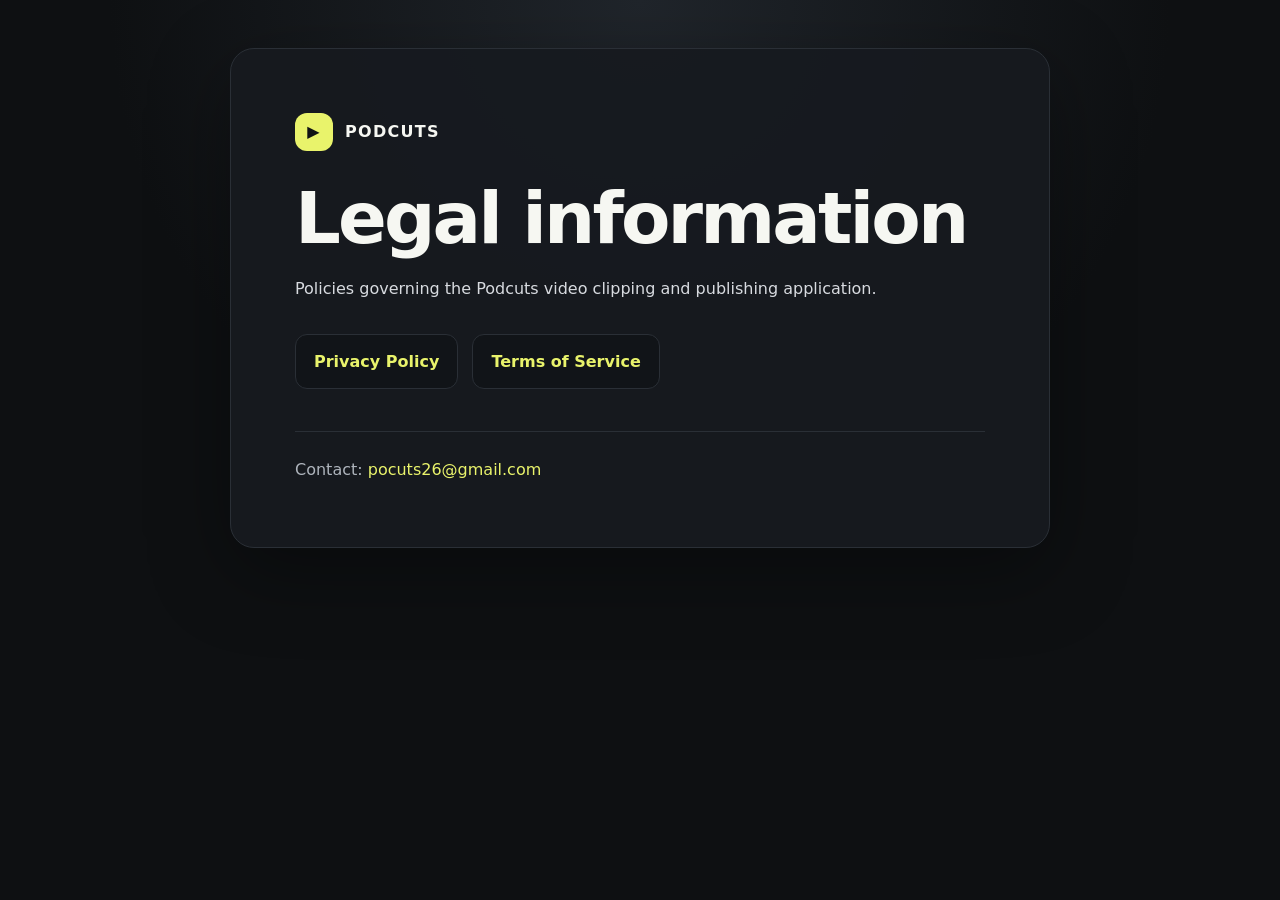
==== index.html @ d2a23a24 "Publish Podcuts legal pages" ====
<!doctype html>
<html lang="en">
<head>
  <meta charset="utf-8">
  <meta name="viewport" content="width=device-width,initial-scale=1">
  <title>Podcuts Legal</title>
  <meta name="description" content="Privacy Policy and Terms of Service for Podcuts.">
  <link rel="stylesheet" href="styles.css">
</head>
<body>
  <main class="card">
    <div class="brand"><span class="mark">▶</span> Podcuts</div>
    <h1>Legal information</h1>
    <p>Policies governing the Podcuts video clipping and publishing application.</p>
    <nav><a href="privacy.html">Privacy Policy</a><a href="terms.html">Terms of Service</a></nav>
    <footer>Contact: <a href="mailto:pocuts26@gmail.com">pocuts26@gmail.com</a></footer>
  </main>
</body>
</html>
---- styles.css ----
:root{color-scheme:dark;--bg:#0e1012;--card:#171a1f;--text:#f6f7f2;--muted:#aeb4bc;--accent:#e9f36b;--line:#2a2f36}*{box-sizing:border-box}body{margin:0;background:radial-gradient(circle at top,#20252b 0,var(--bg) 48%);color:var(--text);font:16px/1.7 system-ui,-apple-system,BlinkMacSystemFont,"Segoe UI",sans-serif;min-height:100vh;padding:48px 20px}.card{max-width:820px;margin:auto;background:rgba(23,26,31,.95);border:1px solid var(--line);border-radius:24px;padding:clamp(28px,6vw,64px);box-shadow:0 24px 80px rgba(0,0,0,.35)}.brand{display:flex;align-items:center;gap:12px;font-weight:800;letter-spacing:.08em;text-transform:uppercase}.mark{display:grid;place-items:center;width:38px;height:38px;border-radius:12px;background:var(--accent);color:#101214;font-size:16px}h1{font-size:clamp(2.2rem,6vw,4.5rem);line-height:1.05;margin:30px 0 18px;letter-spacing:-.04em}h2{margin-top:38px;font-size:1.2rem;color:var(--accent)}p,li{color:#d8dbe0}ul{padding-left:22px}a{color:var(--accent);text-decoration:none}a:hover{text-decoration:underline}nav{display:flex;flex-wrap:wrap;gap:14px;margin:32px 0}nav a{padding:13px 18px;border:1px solid var(--line);border-radius:12px;background:#111418;font-weight:700}.back{display:inline-block;margin-bottom:10px}.date,footer{color:var(--muted)}footer{margin-top:42px;padding-top:24px;border-top:1px solid var(--line)}.policy h1{font-size:clamp(2rem,5vw,3.5rem)}
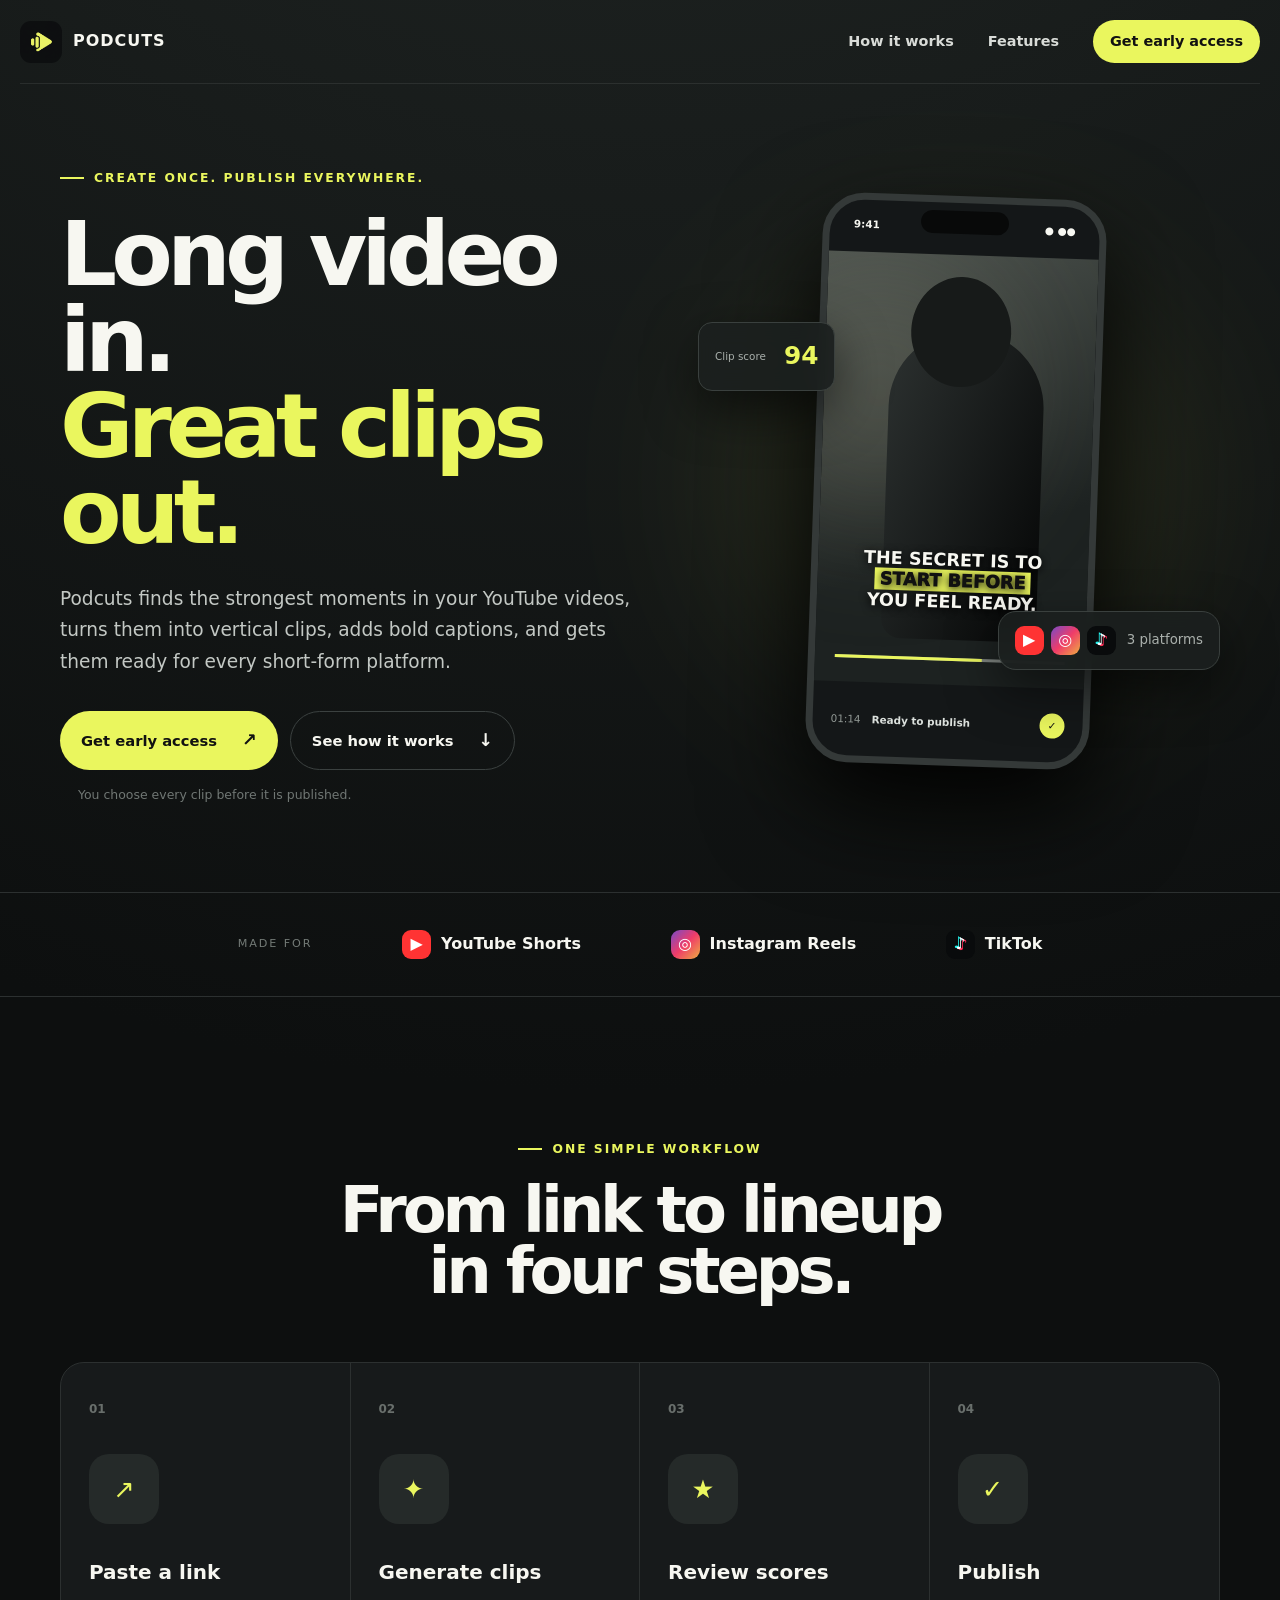
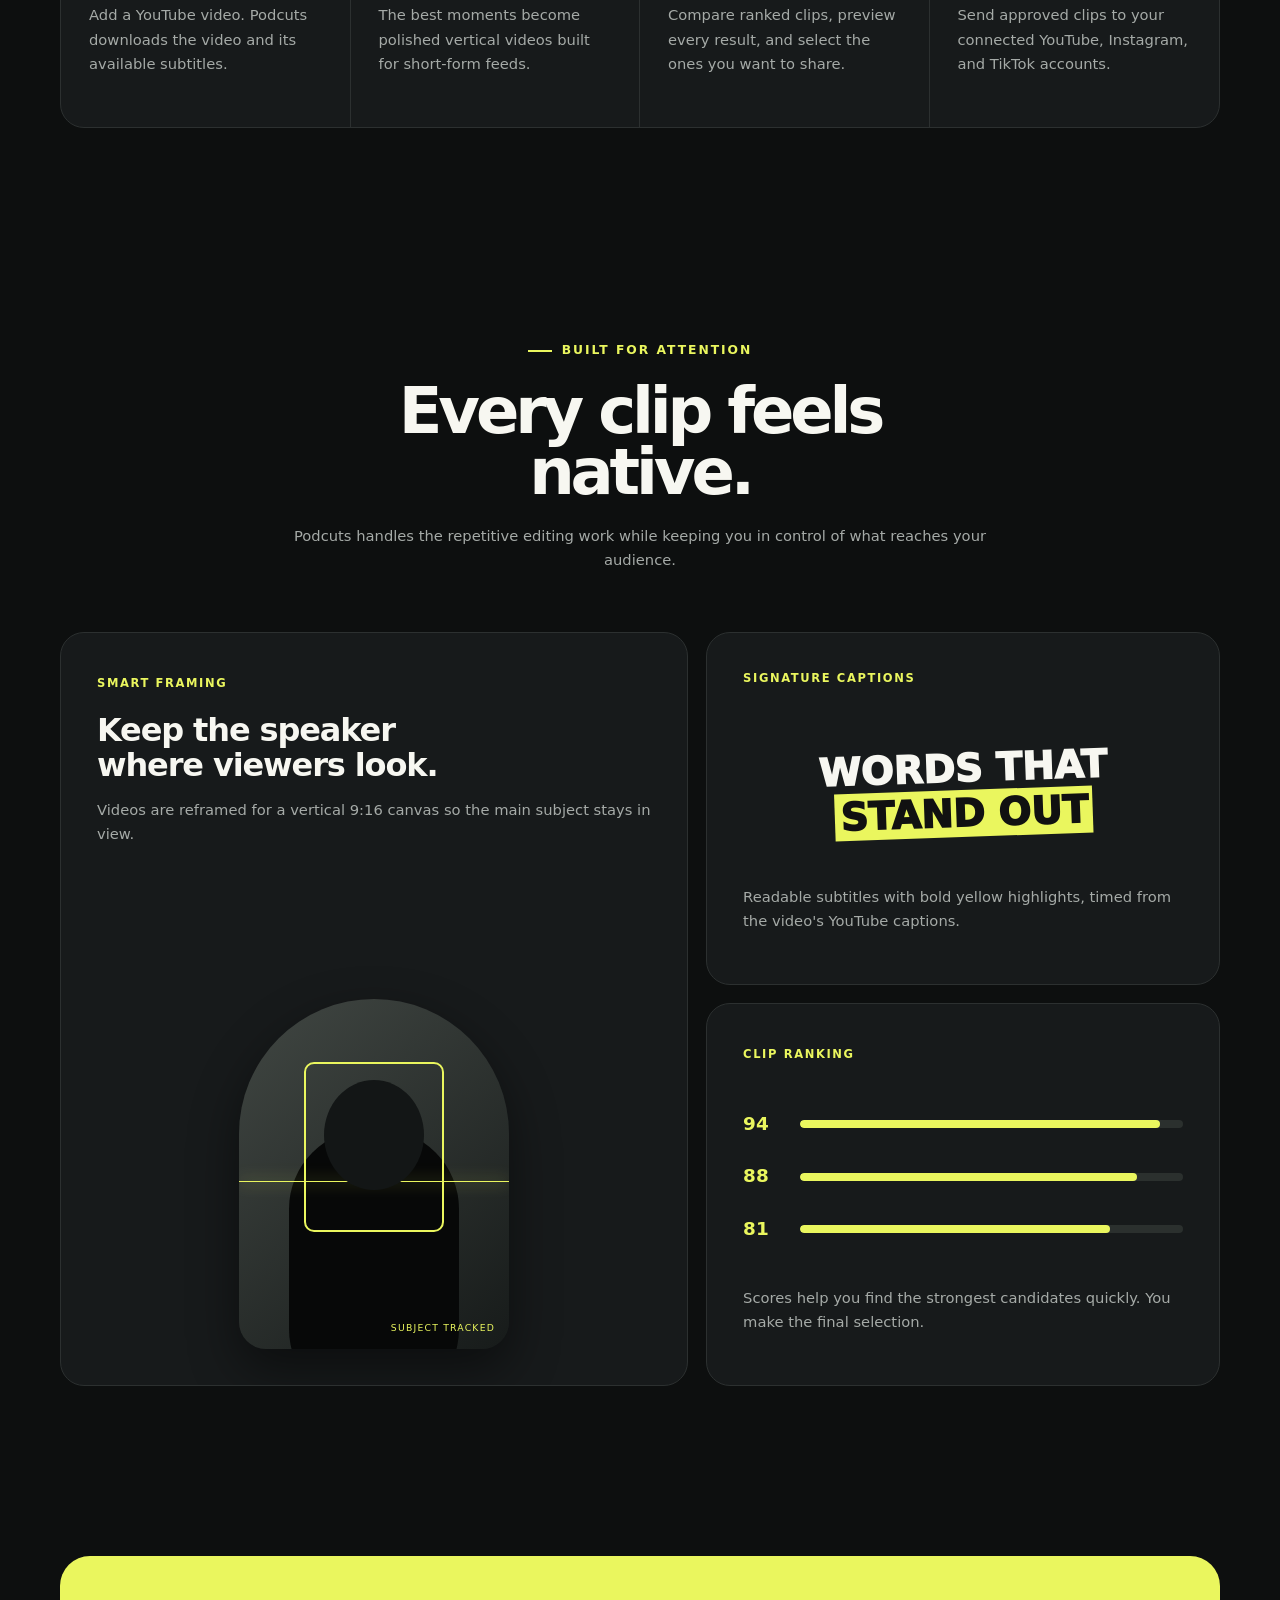
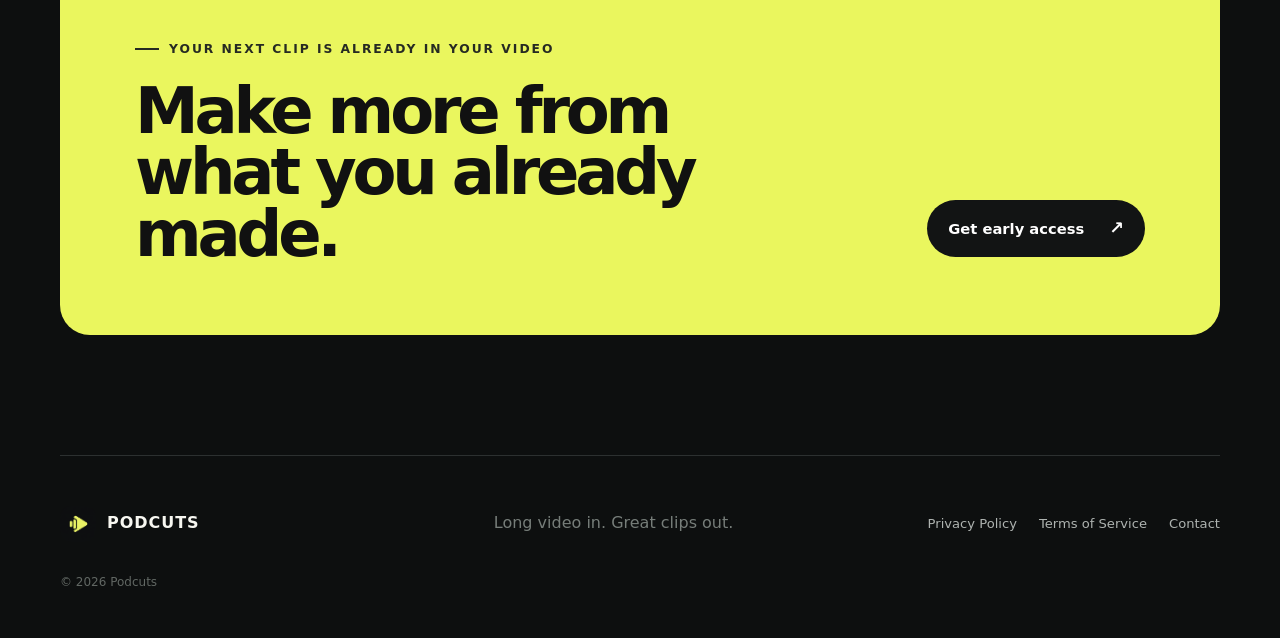
==== commit 8691bef3: "Add Podcuts product landing page" ====
--- a/index.html
+++ b/index.html
@@ -1,19 +1,9 @@
 <!doctype html>
-<html lang="en">
-<head>
-  <meta charset="utf-8">
-  <meta name="viewport" content="width=device-width,initial-scale=1">
-  <title>Podcuts Legal</title>
-  <meta name="description" content="Privacy Policy and Terms of Service for Podcuts.">
-  <link rel="stylesheet" href="styles.css">
-</head>
-<body>
-  <main class="card">
-    <div class="brand"><span class="mark">▶</span> Podcuts</div>
-    <h1>Legal information</h1>
-    <p>Policies governing the Podcuts video clipping and publishing application.</p>
-    <nav><a href="privacy.html">Privacy Policy</a><a href="terms.html">Terms of Service</a></nav>
-    <footer>Contact: <a href="mailto:pocuts26@gmail.com">pocuts26@gmail.com</a></footer>
-  </main>
-</body>
-</html>
+<html lang="en"><head><meta charset="utf-8"><meta name="viewport" content="width=device-width,initial-scale=1"><title>Podcuts — Turn long videos into short clips</title><meta name="description" content="Podcuts turns YouTube videos into framed, captioned short-form clips ready for YouTube Shorts, Instagram Reels, and TikTok."><meta name="theme-color" content="#0e1012"><link rel="icon" href="podcuts-avatar.png"><link rel="stylesheet" href="styles.css"></head>
+<body class="landing"><header class="site-header"><a class="brand brand-link" href="#top"><img src="podcuts-avatar.png" alt="" width="42" height="42"><span>Podcuts</span></a><nav class="site-nav"><a href="#how-it-works">How it works</a><a href="#features">Features</a><a class="nav-cta" href="mailto:pocuts26@gmail.com?subject=Podcuts%20early%20access">Get early access</a></nav></header>
+<main id="top"><section class="hero shell"><div class="hero-copy"><p class="eyebrow"><span></span>Create once. Publish everywhere.</p><h1>Long video in.<br><em>Great clips out.</em></h1><p class="hero-lede">Podcuts finds the strongest moments in your YouTube videos, turns them into vertical clips, adds bold captions, and gets them ready for every short-form platform.</p><div class="hero-actions"><a class="button primary" href="mailto:pocuts26@gmail.com?subject=Podcuts%20early%20access">Get early access <span>↗</span></a><a class="button secondary" href="#how-it-works">See how it works <span>↓</span></a></div><p class="microcopy">You choose every clip before it is published.</p></div><div class="hero-visual"><div class="glow"></div><div class="score-card"><span>Clip score</span><strong>94</strong></div><div class="phone"><div class="phone-top"><span>9:41</span><span>● ●●</span></div><div class="video-preview"><div class="video-light"></div><div class="person-shape"><span></span></div><div class="caption"><b>THE SECRET IS TO</b><br><mark>START BEFORE</mark><br><b>YOU FEEL READY.</b></div><div class="progress"><span></span></div></div><div class="clip-meta"><span>01:14</span><strong>Ready to publish</strong><span class="check">✓</span></div></div><div class="platforms-card"><span class="platform youtube">▶</span><span class="platform instagram">◎</span><span class="platform tiktok">♪</span><small>3 platforms</small></div></div></section>
+<section class="platform-strip"><p>Made for</p><div><span class="platform youtube">▶</span>YouTube Shorts</div><div><span class="platform instagram">◎</span>Instagram Reels</div><div><span class="platform tiktok">♪</span>TikTok</div></section>
+<section class="section shell" id="how-it-works"><div class="section-heading"><p class="eyebrow"><span></span>One simple workflow</p><h2>From link to lineup<br>in four steps.</h2></div><div class="steps"><article><b>01</b><div class="step-icon">↗</div><h3>Paste a link</h3><p>Add a YouTube video. Podcuts downloads the video and its available subtitles.</p></article><article><b>02</b><div class="step-icon">✦</div><h3>Generate clips</h3><p>The best moments become polished vertical videos built for short-form feeds.</p></article><article><b>03</b><div class="step-icon">★</div><h3>Review scores</h3><p>Compare ranked clips, preview every result, and select the ones you want to share.</p></article><article><b>04</b><div class="step-icon">✓</div><h3>Publish</h3><p>Send approved clips to your connected YouTube, Instagram, and TikTok accounts.</p></article></div></section>
+<section class="section shell feature-section" id="features"><div class="section-heading narrow"><p class="eyebrow"><span></span>Built for attention</p><h2>Every clip feels native.</h2><p>Podcuts handles the repetitive editing work while keeping you in control of what reaches your audience.</p></div><div class="feature-grid"><article class="feature feature-large"><div><span class="feature-label">Smart framing</span><h3>Keep the speaker<br>where viewers look.</h3><p>Videos are reframed for a vertical 9:16 canvas so the main subject stays in view.</p></div><div class="frame-demo"><div class="scan-line"></div><div class="focus-box"><span></span></div><small>SUBJECT TRACKED</small></div></article><article class="feature caption-feature"><span class="feature-label">Signature captions</span><div class="caption-demo">WORDS THAT<br><mark>STAND OUT</mark></div><p>Readable subtitles with bold yellow highlights, timed from the video's YouTube captions.</p></article><article class="feature score-feature"><span class="feature-label">Clip ranking</span><div class="score-list"><div><b>94</b><span><i style="width:94%"></i></span></div><div><b>88</b><span><i style="width:88%"></i></span></div><div><b>81</b><span><i style="width:81%"></i></span></div></div><p>Scores help you find the strongest candidates quickly. You make the final selection.</p></article></div></section>
+<section class="cta shell"><div><p class="eyebrow"><span></span>Your next clip is already in your video</p><h2>Make more from<br>what you already made.</h2></div><a class="button primary dark-button" href="mailto:pocuts26@gmail.com?subject=Podcuts%20early%20access">Get early access <span>↗</span></a></section></main>
+<footer class="site-footer shell"><div class="brand"><img src="podcuts-avatar.png" alt="" width="36" height="36"><span>Podcuts</span></div><p>Long video in. Great clips out.</p><nav><a href="privacy.html">Privacy Policy</a><a href="terms.html">Terms of Service</a><a href="mailto:pocuts26@gmail.com">Contact</a></nav><small>© 2026 Podcuts</small></footer></body></html>
--- a/styles.css
+++ b/styles.css
@@ -1 +1,3 @@
-:root{color-scheme:dark;--bg:#0e1012;--card:#171a1f;--text:#f6f7f2;--muted:#aeb4bc;--accent:#e9f36b;--line:#2a2f36}*{box-sizing:border-box}body{margin:0;background:radial-gradient(circle at top,#20252b 0,var(--bg) 48%);color:var(--text);font:16px/1.7 system-ui,-apple-system,BlinkMacSystemFont,"Segoe UI",sans-serif;min-height:100vh;padding:48px 20px}.card{max-width:820px;margin:auto;background:rgba(23,26,31,.95);border:1px solid var(--line);border-radius:24px;padding:clamp(28px,6vw,64px);box-shadow:0 24px 80px rgba(0,0,0,.35)}.brand{display:flex;align-items:center;gap:12px;font-weight:800;letter-spacing:.08em;text-transform:uppercase}.mark{display:grid;place-items:center;width:38px;height:38px;border-radius:12px;background:var(--accent);color:#101214;font-size:16px}h1{font-size:clamp(2.2rem,6vw,4.5rem);line-height:1.05;margin:30px 0 18px;letter-spacing:-.04em}h2{margin-top:38px;font-size:1.2rem;color:var(--accent)}p,li{color:#d8dbe0}ul{padding-left:22px}a{color:var(--accent);text-decoration:none}a:hover{text-decoration:underline}nav{display:flex;flex-wrap:wrap;gap:14px;margin:32px 0}nav a{padding:13px 18px;border:1px solid var(--line);border-radius:12px;background:#111418;font-weight:700}.back{display:inline-block;margin-bottom:10px}.date,footer{color:var(--muted)}footer{margin-top:42px;padding-top:24px;border-top:1px solid var(--line)}.policy h1{font-size:clamp(2rem,5vw,3.5rem)}
+:root{color-scheme:dark;--bg:#0d0f0f;--card:#171a1b;--text:#f7f7f1;--muted:#a5aaa7;--accent:#eaf65e;--line:#2c3030}*{box-sizing:border-box}html{scroll-behavior:smooth}body{margin:0;min-height:100vh;background:radial-gradient(circle at 50% -20%,#242a28 0,var(--bg) 40%);color:var(--text);font:16px/1.65 Inter,ui-sans-serif,system-ui,-apple-system,"Segoe UI",sans-serif}a{color:var(--accent);text-decoration:none}.shell{width:min(1160px,calc(100% - 40px));margin-inline:auto}.site-header{height:84px;width:min(1240px,calc(100% - 40px));margin:auto;display:flex;align-items:center;justify-content:space-between;border-bottom:1px solid #ffffff14}.brand{display:flex;align-items:center;gap:11px;font-weight:900;letter-spacing:.06em;text-transform:uppercase}.brand img{border-radius:11px}.brand-link{color:var(--text)}.site-nav{display:flex;align-items:center;gap:34px}.site-nav>a{font-size:.9rem;color:#d9dcd8;font-weight:650}.site-nav .nav-cta{color:#111;background:var(--accent);padding:10px 17px;border-radius:100px}.hero{min-height:720px;display:grid;grid-template-columns:1.05fr .95fr;gap:50px;align-items:center;padding-block:72px 86px}.eyebrow{display:flex;align-items:center;gap:10px;color:var(--accent);font-size:.77rem;letter-spacing:.16em;text-transform:uppercase;font-weight:800}.eyebrow span{width:24px;height:2px;background:var(--accent)}.hero h1,.section h2,.cta h2{font-size:clamp(3.4rem,7vw,6.4rem);line-height:.96;letter-spacing:-.065em;margin:22px 0 28px}.hero h1 em{font-style:normal;color:var(--accent)}.hero-lede{font-size:1.16rem;line-height:1.7;color:#c3c8c4;max-width:620px}.hero-actions{display:flex;gap:12px;margin-top:34px}.button{display:inline-flex;align-items:center;justify-content:center;gap:25px;border-radius:100px;padding:14px 21px;font-weight:800;font-size:.92rem}.button span{font-size:1.1rem}.primary{background:var(--accent);color:#111}.secondary{border:1px solid #3b4140;color:var(--text)}.microcopy{color:#707774;font-size:.78rem;margin:15px 0 0 18px}.hero-visual{position:relative;height:590px;display:grid;place-items:center}.glow{position:absolute;width:440px;height:440px;background:var(--accent);filter:blur(100px);opacity:.11;border-radius:50%}.phone{position:relative;width:284px;height:570px;border:7px solid #343938;border-radius:42px;background:#141718;box-shadow:0 40px 100px #000;overflow:hidden;transform:rotate(2deg)}.phone:before{content:"";position:absolute;z-index:5;top:8px;left:50%;transform:translateX(-50%);width:88px;height:23px;background:#080909;border-radius:20px}.phone-top{height:52px;padding:16px 24px 0;display:flex;justify-content:space-between;font-size:.65rem;font-weight:800}.video-preview{height:430px;position:relative;overflow:hidden;background:linear-gradient(160deg,#4b514c,#1d2221 65%)}.video-light{position:absolute;width:250px;height:250px;border-radius:50%;background:#a8a78f;filter:blur(70px);opacity:.25;top:15px;left:-70px}.person-shape{position:absolute;width:155px;height:310px;border-radius:80px 80px 20px 20px;background:linear-gradient(110deg,#2c3130,#050606);left:65px;top:75px}.person-shape span{position:absolute;width:100px;height:110px;border-radius:50%;background:#171a19;left:20px;top:-53px}.caption{position:absolute;z-index:2;bottom:72px;width:100%;text-align:center;font-size:1.1rem;line-height:1.2;font-weight:1000;text-shadow:0 2px 8px #000}.caption mark,.caption-demo mark{background:var(--accent);color:#111;padding:1px 5px}.progress{position:absolute;bottom:24px;left:20px;right:20px;height:3px;background:#7f8581}.progress span{display:block;width:64%;height:100%;background:var(--accent)}.clip-meta{height:75px;padding:17px 18px;display:grid;grid-template-columns:auto 1fr auto;align-items:center;gap:11px;font-size:.65rem;color:#929995}.clip-meta strong{color:#dce1dd}.check{display:grid;place-items:center;width:25px;height:25px;border-radius:50%;color:#111;background:var(--accent);font-weight:900}.score-card,.platforms-card{position:absolute;z-index:6;border:1px solid #3a403e;background:#1c201feb;box-shadow:0 18px 50px #0008;backdrop-filter:blur(12px)}.score-card{left:1%;top:23%;padding:13px 16px;border-radius:14px;display:flex;align-items:center;gap:18px}.score-card span{font-size:.65rem;color:#aab0ac}.score-card strong{font-size:1.55rem;color:var(--accent)}.platforms-card{right:0;bottom:18%;border-radius:18px;padding:14px 16px;display:flex;align-items:center;gap:7px}.platform{width:29px;height:29px;border-radius:9px;display:inline-grid;place-items:center;color:#fff;font-weight:900}.youtube{background:#f33}.instagram{background:linear-gradient(135deg,#774bc7,#ef3c69,#efad42)}.tiktok{background:#090b0c;text-shadow:-2px -1px #25f4ee,2px 1px #fe2c55}.platforms-card small{margin-left:4px;color:#aab0ac}.platform-strip{min-height:105px;border-block:1px solid var(--line);display:flex;align-items:center;justify-content:center;gap:clamp(28px,7vw,90px)}.platform-strip p{color:#737a76;text-transform:uppercase;letter-spacing:.17em;font-size:.7rem}.platform-strip div{display:flex;align-items:center;gap:10px;font-weight:700}.section{padding-block:130px}.section-heading{text-align:center;max-width:800px;margin:0 auto 60px}.section-heading .eyebrow{justify-content:center}.section h2{font-size:clamp(2.8rem,5vw,5rem);margin:20px 0}.steps{display:grid;grid-template-columns:repeat(4,1fr);border:1px solid var(--line);border-radius:24px;overflow:hidden;background:var(--card)}.steps article{padding:32px 28px 36px;min-height:315px;border-right:1px solid var(--line)}.steps article:last-child{border:0}.steps article>b{color:#696f6c;font-size:.75rem}.step-icon{height:70px;width:70px;display:grid;place-items:center;border-radius:20px;background:#252a29;color:var(--accent);font-size:1.6rem;margin:32px 0}.steps h3,.feature h3{font-size:1.25rem;margin:0 0 10px}.steps p,.feature p,.section-heading>p:last-child{color:var(--muted);font-size:.92rem}.feature-section{padding-top:70px}.section-heading.narrow{max-width:700px}.feature-grid{display:grid;grid-template-columns:1.1fr .9fr;gap:18px}.feature{background:var(--card);border:1px solid var(--line);border-radius:24px;padding:36px;min-height:345px;overflow:hidden}.feature-large{grid-row:span 2;display:flex;flex-direction:column;justify-content:space-between;min-height:710px}.feature-label{display:inline-block;color:var(--accent);font-size:.72rem;text-transform:uppercase;letter-spacing:.14em;font-weight:800;margin-bottom:20px}.feature h3{font-size:2rem;line-height:1.1;letter-spacing:-.035em}.frame-demo{position:relative;align-self:center;width:270px;height:350px;border-radius:150px 150px 30px 30px;background:linear-gradient(140deg,#414743,#171b1a);overflow:hidden;box-shadow:0 20px 50px #0007}.frame-demo:before{content:"";position:absolute;width:170px;height:280px;left:50px;bottom:-60px;border-radius:80px;background:#070808}.focus-box{position:absolute;width:140px;height:170px;left:65px;top:63px;border:2px solid var(--accent);border-radius:10px}.focus-box span{position:absolute;width:100px;height:110px;border-radius:50%;background:#131616;top:16px;left:18px}.scan-line{position:absolute;left:0;right:0;top:52%;height:1px;background:var(--accent);box-shadow:0 0 15px var(--accent)}.frame-demo small{position:absolute;right:14px;bottom:14px;color:var(--accent);font-size:.58rem;letter-spacing:.13em}.caption-feature{display:flex;flex-direction:column}.caption-demo{font-size:2.4rem;font-weight:1000;line-height:1.18;text-align:center;margin:38px auto 48px;transform:rotate(-2deg)}.caption-feature p{margin-top:auto}.score-list{display:grid;gap:22px;margin:25px 0 42px}.score-list div{display:grid;grid-template-columns:45px 1fr;align-items:center;gap:12px}.score-list b{color:var(--accent);font-size:1.15rem}.score-list span{height:8px;border-radius:10px;background:#2b302e;overflow:hidden}.score-list i{display:block;height:100%;border-radius:10px;background:var(--accent)}.cta{margin-block:40px 120px;padding:70px 75px;background:var(--accent);color:#111;border-radius:30px;display:flex;align-items:flex-end;justify-content:space-between;gap:30px}.cta .eyebrow{color:#262a22}.cta .eyebrow span{background:#262a22}.cta h2{font-size:clamp(2.8rem,5vw,4.7rem);margin-bottom:0}.dark-button{background:#121414;color:#fff;white-space:nowrap;margin-bottom:8px}.site-footer{padding:38px 0 45px;display:grid;grid-template-columns:1fr 1fr auto;align-items:center;gap:20px;border-top:1px solid var(--line)}.site-footer p{color:#767d79}.site-footer nav{display:flex;gap:22px}.site-footer nav a{color:#aeb3b0;font-size:.82rem}.site-footer small{grid-column:1/-1;color:#616763;font-size:.75rem}
+body:not(.landing){padding:48px 20px}.card{max-width:820px;margin:auto;background:#171a1ff2;border:1px solid var(--line);border-radius:24px;padding:clamp(28px,6vw,64px);box-shadow:0 24px 80px #0006}.mark{display:grid;place-items:center;width:38px;height:38px;border-radius:12px;background:var(--accent);color:#101214;font-size:16px}.card h1{font-size:clamp(2.2rem,6vw,4.5rem);line-height:1.05;margin:30px 0 18px;letter-spacing:-.04em}.card h2{margin-top:38px;font-size:1.2rem;color:var(--accent)}.card p,.card li{color:#d8dbe0}.card ul{padding-left:22px}.card nav{display:flex;flex-wrap:wrap;gap:14px;margin:32px 0}.card nav a{padding:13px 18px;border:1px solid var(--line);border-radius:12px;background:#111418;font-weight:700}.back{display:inline-block;margin-bottom:10px}.date,.card footer{color:var(--muted)}.card footer{margin-top:42px;padding-top:24px;border-top:1px solid var(--line)}.policy h1{font-size:clamp(2rem,5vw,3.5rem)}
+@media(max-width:900px){.hero{grid-template-columns:1fr;text-align:center}.hero-copy .eyebrow,.hero-actions{justify-content:center}.hero-lede{margin-inline:auto}.hero-visual{height:620px}.score-card{left:10%}.platforms-card{right:9%}.platform-strip{flex-wrap:wrap;padding:25px 20px}.steps{grid-template-columns:1fr 1fr}.steps article:nth-child(2){border-right:0}.feature-grid{grid-template-columns:1fr}.feature-large{min-height:650px}.cta{align-items:flex-start;flex-direction:column}.site-footer{grid-template-columns:1fr auto}.site-footer p{display:none}.site-footer nav{grid-row:2;grid-column:1/-1}}@media(max-width:600px){.site-header{height:72px}.site-nav>a:not(.nav-cta){display:none}.hero{padding-top:54px}.hero h1{font-size:3.5rem}.hero-lede{font-size:1rem}.hero-actions{flex-direction:column}.hero-visual{height:560px;transform:scale(.88);margin-inline:-30px}.phone{height:540px}.score-card{left:0}.platforms-card{right:0}.platform-strip{justify-content:flex-start;padding-left:28px}.platform-strip p{display:none}.section{padding-block:90px}.steps{grid-template-columns:1fr}.steps article{min-height:260px;border-right:0;border-bottom:1px solid var(--line)}.feature{padding:28px}.feature-large{min-height:620px}.caption-demo{font-size:2rem}.cta{width:calc(100% - 28px);padding:48px 28px;margin-bottom:80px}.cta .button{width:100%}.site-footer{width:calc(100% - 40px)}.site-footer nav{flex-wrap:wrap}}
